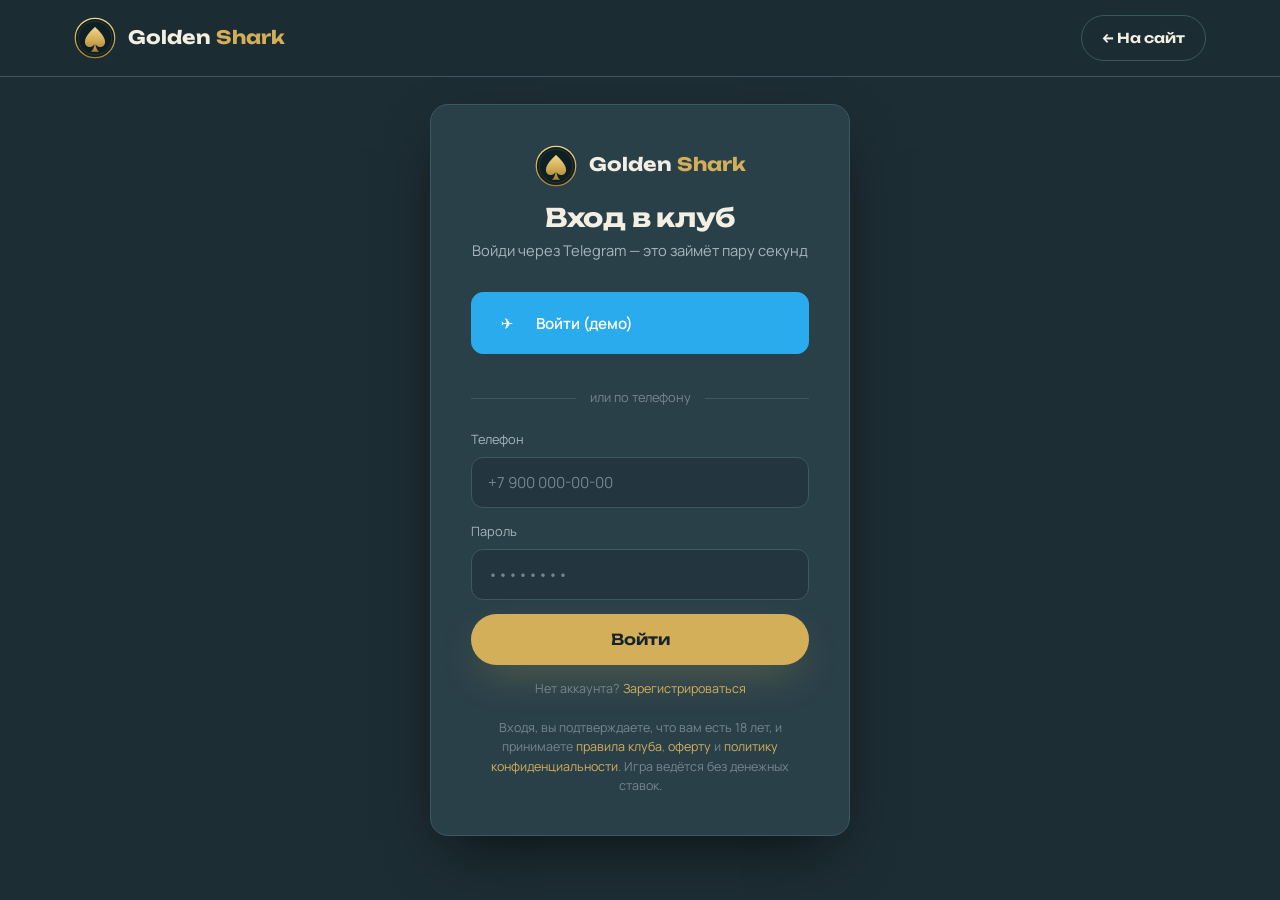
==== account.html @ a8eb0dc2 "Палитра: серо-синий фон (как на логотипе) вместо чёрного; версионирование ассетов ?v=1 Co-Authored-B" ====
<!DOCTYPE html>
<html lang="ru">
<head>
  <meta charset="UTF-8" />
  <meta name="viewport" content="width=device-width, initial-scale=1.0" />
  <title>Личный кабинет — Golden Shark</title>
  <meta name="description" content="Личный кабинет игрока клуба спортивного покера «Golden Shark»: вход через Telegram, запись на турниры, рейтинг и статистика." />
  <link rel="icon" type="image/svg+xml" href="assets/img/favicon.svg" />
  <link rel="preconnect" href="https://fonts.googleapis.com" />
  <link rel="preconnect" href="https://fonts.gstatic.com" crossorigin />
  <link href="https://fonts.googleapis.com/css2?family=Manrope:wght@400;500;600;700&family=Unbounded:wght@500;600;700;800&display=swap" rel="stylesheet" />
  <link rel="stylesheet" href="assets/css/style.css?v=1" />
</head>
<body>

  <header class="header scrolled" id="header">
    <div class="wrap nav">
      <a href="index.html" class="logo">
        <img class="logo-mark" src="assets/img/logo-mark.svg" alt="Golden Shark" />
        <span>Golden <span class="accent">Shark</span></span>
      </a>
      <a href="index.html" class="btn btn-ghost btn-sm">← На сайт</a>
    </div>
  </header>

  <!-- ===== Экран входа ===== -->
  <div class="auth-screen" id="view-auth">
    <div class="auth-card">
      <a href="index.html" class="logo" style="justify-content:center;">
        <img class="logo-mark" src="assets/img/logo-mark.svg" alt="Golden Shark" />
        <span>Golden <span class="accent">Shark</span></span>
      </a>
      <h2 style="margin-top:18px;">Вход в клуб</h2>
      <p class="sub">Войди через Telegram — это займёт пару секунд</p>

      <div id="tg-widget" style="display:flex;justify-content:center;min-height:52px;"></div>

      <div class="auth-divider">или по телефону</div>

      <!-- Вход по телефону -->
      <form id="phoneLoginForm">
        <div class="field"><label for="liPhone">Телефон</label><input type="tel" id="liPhone" placeholder="+7 900 000-00-00" autocomplete="tel" /></div>
        <div class="field"><label for="liPass">Пароль</label><input type="password" id="liPass" placeholder="••••••••" autocomplete="current-password" /></div>
        <button type="submit" class="btn btn-primary btn-block">Войти</button>
        <p class="legal" style="text-align:center;margin-top:14px;">Нет аккаунта? <a href="#" id="toRegister" style="color:var(--accent);">Зарегистрироваться</a></p>
      </form>

      <!-- Регистрация по телефону -->
      <form id="phoneRegForm" hidden>
        <div class="field"><label for="rgName">Фамилия и имя</label><input type="text" id="rgName" placeholder="Иванов Иван" maxlength="100" /></div>
        <div class="field"><label for="rgNick">Покерный ник</label><input type="text" id="rgNick" placeholder="например, Рейз" maxlength="32" /></div>
        <div class="field"><label for="rgPhone">Телефон</label><input type="tel" id="rgPhone" placeholder="+7 900 000-00-00" autocomplete="tel" /></div>
        <div class="field"><label for="rgPass">Пароль</label><input type="password" id="rgPass" placeholder="минимум 6 символов" autocomplete="new-password" /></div>
        <label class="legal" style="display:flex;gap:10px;align-items:flex-start;text-align:left;cursor:pointer;margin:8px 0 16px;">
          <input type="checkbox" id="rgConsent" style="margin-top:3px;flex:0 0 auto;" />
          <span>Мне есть 18 лет, согласен на обработку персональных данных (<a href="consent.html" style="color:var(--accent);">152-ФЗ</a>) и принимаю <a href="rules.html" style="color:var(--accent);">правила</a>.</span>
        </label>
        <button type="submit" class="btn btn-primary btn-block">Зарегистрироваться</button>
        <p class="legal" style="text-align:center;margin-top:14px;">Уже есть аккаунт? <a href="#" id="toLogin" style="color:var(--accent);">Войти</a></p>
      </form>

      <p class="legal">Входя, вы подтверждаете, что вам есть 18 лет, и принимаете
        <a href="rules.html" style="color:var(--accent);">правила клуба</a>,
        <a href="offer.html" style="color:var(--accent);">оферту</a> и
        <a href="privacy.html" style="color:var(--accent);">политику конфиденциальности</a>.
        Игра ведётся без денежных ставок.</p>
    </div>
  </div>

  <!-- ===== Онбординг «Прежде чем начать» ===== -->
  <div class="auth-screen" id="view-onboarding" hidden>
    <div class="auth-card">
      <h2 style="text-align:center;">Прежде чем начать</h2>
      <p class="sub">Для записи на турниры и ведения рейтинга нам нужен твой покерный ник и телефон.</p>

      <form id="onboardingForm">
        <div class="field">
          <label for="onbName">Фамилия и имя</label>
          <input type="text" id="onbName" placeholder="например, Иванов Иван" maxlength="100" required />
        </div>
        <div class="field">
          <label for="onbNick">Покерный ник</label>
          <input type="text" id="onbNick" placeholder="например, Рейз" maxlength="32" required />
        </div>
        <div class="field">
          <label for="onbPhone">Телефон</label>
          <input type="tel" id="onbPhone" placeholder="+7 900 000-00-00" autocomplete="tel" />
        </div>
        <label class="legal" style="display:flex;gap:10px;align-items:flex-start;text-align:left;cursor:pointer;margin:8px 0 18px;">
          <input type="checkbox" id="onbConsent" style="margin-top:3px;flex:0 0 auto;" />
          <span>Согласен на обработку персональных данных в соответствии с
            <a href="consent.html" style="color:var(--accent);">согласием</a> и
            <a href="privacy.html" style="color:var(--accent);">политикой конфиденциальности</a> (152-ФЗ).</span>
        </label>
        <button type="submit" class="btn btn-primary btn-block">Продолжить</button>
      </form>
    </div>
  </div>

  <!-- ===== Дашборд (заполняется из account.js) ===== -->
  <main class="dash active" id="view-dash" hidden></main>

  <script src="assets/js/account.js?v=1"></script>
</body>
</html>
---- assets/css/style.css ----
/* ========= Golden Shark — brand styles =========
   Палитра: серо-синий (фон логотипа) + gold
   accent #d4af5a · deep #a87f33 · base #1d2d34 · surface #2a4049/#34505a
   text #f3efe2 · muted #74878d
================================================== */

:root {
  --bg:        #1d2d34;
  --bg-2:      #233640;
  --surface:   #2a4049;
  --surface-2: #34505a;
  --line:      #3c5862;
  --text:      #f3efe2;
  --muted:     #a4b6bc;
  --muted-2:   #74878d;
  --accent:    #d4af5a;
  --accent-deep: #a87f33;
  --accent-soft: rgba(212, 175, 90, .14);
  --danger:    #ff5c5c;
  --gold:      #e8c66a;

  --radius:    18px;
  --radius-sm: 12px;
  --maxw:      1180px;
  --shadow:    0 24px 60px -20px rgba(0,0,0,.7);
  --shadow-accent: 0 16px 40px -12px rgba(212, 175, 90,.35);

  --font-head: "Unbounded", system-ui, sans-serif;
  --font-body: "Manrope", system-ui, -apple-system, sans-serif;
}

* { box-sizing: border-box; margin: 0; padding: 0; }
[hidden] { display: none !important; }
html { scroll-behavior: smooth; }
body {
  font-family: var(--font-body);
  background: var(--bg);
  color: var(--text);
  line-height: 1.55;
  -webkit-font-smoothing: antialiased;
  overflow-x: hidden;
}
a { color: inherit; text-decoration: none; }
img { max-width: 100%; display: block; }
ul { list-style: none; }

.wrap { max-width: var(--maxw); margin: 0 auto; padding: 0 24px; }
section { padding: 96px 0; position: relative; }

/* ---------- Typography ---------- */
h1, h2, h3, .h { font-family: var(--font-head); font-weight: 700; line-height: 1.05; letter-spacing: -.01em; }
h1 { font-size: clamp(2.6rem, 6vw, 5rem); }
h2 { font-size: clamp(2rem, 4vw, 3.2rem); }
h3 { font-size: 1.25rem; }
.accent { color: var(--accent); }
.muted { color: var(--muted); }
.eyebrow {
  font-family: var(--font-head);
  font-size: .8rem; font-weight: 600;
  letter-spacing: .22em; text-transform: uppercase;
  color: var(--accent);
  display: inline-flex; align-items: center; gap: 10px;
}
.eyebrow::before { content: ""; width: 28px; height: 2px; background: var(--accent); }

.section-head { max-width: 640px; margin-bottom: 48px; }
.section-head h2 { margin: 16px 0 12px; }
.section-head p { color: var(--muted); font-size: 1.05rem; }

/* ---------- Buttons ---------- */
.btn {
  display: inline-flex; align-items: center; justify-content: center; gap: 10px;
  padding: 15px 28px; border-radius: 999px;
  font-family: var(--font-head); font-weight: 600; font-size: .95rem;
  cursor: pointer; border: 1px solid transparent; transition: .2s ease; white-space: nowrap;
}
.btn-primary { background: var(--accent); color: #14242a; box-shadow: var(--shadow-accent); }
.btn-primary:hover { transform: translateY(-2px); filter: brightness(1.05); }
.btn-ghost { background: transparent; color: var(--text); border-color: var(--line); }
.btn-ghost:hover { border-color: var(--accent); color: var(--accent); }
.btn-sm { padding: 11px 20px; font-size: .85rem; }
.btn-block { width: 100%; }

/* ---------- Header ---------- */
.header {
  position: fixed; top: 0; left: 0; right: 0; z-index: 100;
  transition: .3s ease; border-bottom: 1px solid transparent;
}
.header.scrolled {
  background: rgba(29,45,52,.82); backdrop-filter: blur(14px);
  border-bottom-color: var(--line);
}
.nav { display: flex; align-items: center; justify-content: space-between; height: 76px; }
.logo { display: flex; align-items: center; gap: 12px; font-family: var(--font-head); font-weight: 700; font-size: 1.15rem; }
.logo-mark { width: 42px; height: 42px; border-radius: 50%; display: block; }
.logo-mark.txt {
  border-radius: 11px; background: var(--accent); color: #14242a;
  display: grid; place-items: center; font-size: 1.4rem; font-weight: 800;
  box-shadow: var(--shadow-accent);
}
.logo span.accent { color: var(--accent); }
.nav-links { display: flex; align-items: center; gap: 34px; }
.nav-links a { font-size: .92rem; color: var(--muted); transition: .2s; font-weight: 500; }
.nav-links a:hover { color: var(--text); }
.nav-links > .btn { display: none; } /* кнопка ЛК в выпадающем меню — только на мобильных */
.nav-actions { display: flex; align-items: center; gap: 14px; }
.burger { display: none; background: none; border: 0; cursor: pointer; flex-direction: column; gap: 5px; padding: 8px; }
.burger span { width: 24px; height: 2px; background: var(--text); transition: .25s; }

/* ---------- Hero ---------- */
.hero { padding: 170px 0 90px; overflow: hidden; }
.hero-grid { display: grid; grid-template-columns: 1.15fr .85fr; gap: 60px; align-items: center; }
.hero .badge {
  display: inline-flex; align-items: center; gap: 8px; margin-bottom: 26px;
  padding: 7px 14px; border: 1px solid var(--line); border-radius: 999px;
  font-size: .8rem; color: var(--muted); background: var(--surface);
}
.hero .badge b { color: var(--accent); }
.hero h1 { margin-bottom: 22px; }
.hero p.lead { font-size: 1.15rem; color: var(--muted); max-width: 480px; margin-bottom: 34px; }
.hero-cta { display: flex; gap: 14px; flex-wrap: wrap; margin-bottom: 44px; }
.hero-stats { display: flex; gap: 40px; flex-wrap: wrap; }
.stat .num { font-family: var(--font-head); font-weight: 700; font-size: 2rem; color: var(--accent); }
.stat .lbl { font-size: .85rem; color: var(--muted); }

.hero-card {
  background: linear-gradient(160deg, var(--surface) 0%, var(--bg-2) 100%);
  border: 1px solid var(--line); border-radius: var(--radius);
  padding: 28px; box-shadow: var(--shadow); position: relative;
}
.hero-card::before {
  content: ""; position: absolute; inset: 0; border-radius: var(--radius);
  background: radial-gradient(380px 200px at 80% -10%, var(--accent-soft), transparent 70%);
  pointer-events: none;
}
.hero-card .hc-top { display: flex; justify-content: space-between; align-items: center; margin-bottom: 22px; }
.hero-card .tag { font-size: .72rem; letter-spacing: .12em; text-transform: uppercase; color: var(--accent); font-family: var(--font-head); }
.chip-live { display: inline-flex; align-items: center; gap: 7px; font-size: .78rem; color: var(--accent); }
.chip-live .dot { width: 8px; height: 8px; border-radius: 50%; background: var(--accent); box-shadow: 0 0 0 0 rgba(212, 175, 90,.6); animation: pulse 1.8s infinite; }
@keyframes pulse { 0%{box-shadow:0 0 0 0 rgba(212, 175, 90,.6)} 70%{box-shadow:0 0 0 10px rgba(212, 175, 90,0)} 100%{box-shadow:0 0 0 0 rgba(212, 175, 90,0)} }
.lb-row { display: grid; grid-template-columns: 30px 1fr auto; gap: 14px; align-items: center; padding: 12px 0; border-bottom: 1px solid var(--line); }
.lb-row:last-child { border-bottom: 0; }
.lb-rank { font-family: var(--font-head); font-weight: 700; color: var(--muted); }
.lb-row:nth-child(1) .lb-rank, .lb-row.top .lb-rank { color: var(--accent); }
.lb-name { font-weight: 600; font-size: .95rem; }
.lb-pts { font-family: var(--font-head); font-weight: 600; color: var(--accent); font-size: .95rem; }

/* ---------- Marquee ---------- */
.marquee { border-block: 1px solid var(--line); background: var(--bg-2); padding: 0; overflow: hidden; }
.marquee-track { display: flex; gap: 60px; padding: 18px 0; white-space: nowrap; animation: scroll 28s linear infinite; }
.marquee-track span { font-family: var(--font-head); font-weight: 600; color: var(--muted-2); font-size: 1.1rem; display: inline-flex; gap: 60px; }
.marquee-track span::after { content: "♠"; color: var(--accent); }
@keyframes scroll { to { transform: translateX(-50%); } }

/* ---------- Tournaments ---------- */
.tour-grid { display: grid; grid-template-columns: repeat(3, 1fr); gap: 22px; }
.tcard {
  background: var(--surface); border: 1px solid var(--line); border-radius: var(--radius);
  padding: 26px; transition: .25s; position: relative; overflow: hidden;
}
.tcard:hover { transform: translateY(-4px); border-color: var(--accent); }
.tcard .ribbon {
  position: absolute; top: 20px; right: -34px; transform: rotate(45deg);
  background: var(--accent); color: #14242a; font-size: .68rem; font-weight: 700;
  font-family: var(--font-head); padding: 4px 40px; letter-spacing: .06em;
}
.tcard .date { font-family: var(--font-head); color: var(--accent); font-size: .82rem; font-weight: 600; letter-spacing: .04em; }
.tcard h3 { margin: 10px 0 6px; }
.tcard .fmt { color: var(--muted); font-size: .88rem; margin-bottom: 20px; }
.tcard .meta { display: flex; flex-direction: column; gap: 10px; margin-bottom: 22px; }
.tcard .meta div { display: flex; justify-content: space-between; font-size: .9rem; border-bottom: 1px dashed var(--line); padding-bottom: 9px; }
.tcard .meta span:first-child { color: var(--muted); padding-right: 10px; }
.tcard .meta b { font-weight: 600; white-space: nowrap; }
.tcard .date { padding-right: 56px; } /* не залезать под ribbon */
/* авто-сетка карточек: адаптируется к числу и ширине, на мобиле — 1 колонка */
.cards-auto { display: grid; grid-template-columns: repeat(auto-fit, minmax(270px, 1fr)); gap: 22px; }

/* ---------- Formats ---------- */
.fmt-grid { display: grid; grid-template-columns: repeat(3, 1fr); gap: 22px; }
.fcard { background: var(--surface); border: 1px solid var(--line); border-radius: var(--radius); padding: 30px; transition: .25s; }
.fcard:hover { border-color: var(--accent); background: var(--surface-2); }
.fcard .ico { width: 54px; height: 54px; border-radius: 14px; background: var(--accent-soft); color: var(--accent); display: grid; place-items: center; font-size: 1.6rem; margin-bottom: 18px; }
.fcard h3 { margin-bottom: 10px; }
.fcard p { color: var(--muted); font-size: .94rem; }

/* ---------- Leaderboard section ---------- */
.lb-wrap { background: var(--surface); border: 1px solid var(--line); border-radius: var(--radius); overflow: hidden; }
.lb-tabs { display: flex; gap: 8px; padding: 18px 24px; border-bottom: 1px solid var(--line); flex-wrap: wrap; }
.lb-tab { padding: 9px 18px; border-radius: 999px; font-size: .85rem; font-family: var(--font-head); font-weight: 500; color: var(--muted); cursor: pointer; border: 1px solid transparent; transition: .2s; }
.lb-tab.active { background: var(--accent-soft); color: var(--accent); border-color: rgba(212, 175, 90,.3); }
table.lb { width: 100%; border-collapse: collapse; }
table.lb th, table.lb td { text-align: left; padding: 16px 24px; font-size: .92rem; border-bottom: 1px solid var(--line); }
table.lb th { font-size: .74rem; text-transform: uppercase; letter-spacing: .1em; color: var(--muted); font-weight: 600; }
table.lb td.rank { font-family: var(--font-head); font-weight: 700; width: 70px; }
table.lb tr:last-child td { border-bottom: 0; }
table.lb tbody tr:hover { background: var(--surface-2); }
table.lb td.pts { font-family: var(--font-head); font-weight: 700; color: var(--accent); text-align: right; }
table.lb td.num { text-align: center; color: var(--muted); }
.medal { display: inline-grid; place-items: center; width: 28px; height: 28px; border-radius: 8px; font-size: .8rem; }
.medal.g { background: rgba(255,209,102,.16); color: var(--gold); }
.medal.s { background: rgba(200,200,210,.16); color: #c8c8d2; }
.medal.b { background: rgba(205,127,80,.16); color: #cd7f50; }

/* ---------- About ---------- */
.about-grid { display: grid; grid-template-columns: 1fr 1fr; gap: 60px; align-items: center; }
.about-feats { display: grid; grid-template-columns: 1fr 1fr; gap: 18px; margin-top: 30px; }
.feat { display: flex; gap: 14px; align-items: flex-start; }
.feat .fi { flex: 0 0 auto; width: 42px; height: 42px; border-radius: 11px; background: var(--accent-soft); color: var(--accent); display: grid; place-items: center; font-size: 1.2rem; }
.feat h4 { font-family: var(--font-head); font-size: 1rem; margin-bottom: 3px; }
.feat p { color: var(--muted); font-size: .86rem; }
.about-visual { aspect-ratio: 4/5; border-radius: var(--radius); background:
  linear-gradient(160deg, var(--surface-2), var(--bg-2)),
  radial-gradient(circle at 30% 20%, var(--accent-soft), transparent 60%);
  border: 1px solid var(--line); position: relative; overflow: hidden; display: grid; place-items: center; }
.about-visual .big-suit { font-size: 14rem; color: rgba(212, 175, 90,.08); position: absolute; }
.about-visual .vstat { position: relative; text-align: center; }
.about-visual .vstat .n { font-family: var(--font-head); font-weight: 700; font-size: 3.5rem; color: var(--accent); }

/* ---------- CTA banner ---------- */
.cta-banner {
  background: linear-gradient(120deg, var(--accent-deep), #054d2d);
  border-radius: var(--radius); padding: 60px; text-align: center; position: relative; overflow: hidden;
}
.cta-banner::before { content: "♠♥♦♣"; position: absolute; font-size: 9rem; opacity: .07; top: -20px; right: 30px; letter-spacing: 20px; }
.cta-banner h2 { color: #fff; margin-bottom: 14px; }
.cta-banner p { color: rgba(255,255,255,.8); margin-bottom: 28px; max-width: 520px; margin-inline: auto; }

/* ---------- Contacts ---------- */
.contact-grid { display: grid; grid-template-columns: 1fr 1fr; gap: 40px; }
.contact-card { background: var(--surface); border: 1px solid var(--line); border-radius: var(--radius); padding: 36px; }
.contact-item { display: flex; gap: 16px; align-items: flex-start; padding: 18px 0; border-bottom: 1px solid var(--line); }
.contact-item:last-child { border-bottom: 0; }
.contact-item .ci { width: 44px; height: 44px; border-radius: 11px; background: var(--accent-soft); color: var(--accent); display: grid; place-items: center; font-size: 1.2rem; flex: 0 0 auto; }
.contact-item .lbl { font-size: .78rem; color: var(--muted); text-transform: uppercase; letter-spacing: .08em; }
.contact-item .val { font-weight: 600; font-size: 1.02rem; }
.map-box { border-radius: var(--radius); overflow: hidden; border: 1px solid var(--line); min-height: 360px; background: var(--surface); display: grid; place-items: center; position: relative; }
.map-box iframe { width: 100%; height: 100%; min-height: 360px; border: 0; filter: grayscale(.3) invert(.92) hue-rotate(180deg); }

/* ---------- Footer ---------- */
.footer { background: var(--bg-2); border-top: 1px solid var(--line); padding: 60px 0 30px; }
.footer-grid { display: grid; grid-template-columns: 2fr 1fr 1fr 1.4fr; gap: 40px; margin-bottom: 40px; }
.footer p.about { color: var(--muted); font-size: .92rem; margin: 16px 0; max-width: 280px; }
.footer h5 { font-family: var(--font-head); font-size: .8rem; text-transform: uppercase; letter-spacing: .1em; color: var(--muted); margin-bottom: 18px; }
.footer ul li { margin-bottom: 11px; }
.footer ul a { color: var(--text); font-size: .92rem; opacity: .8; transition: .2s; }
.footer ul a:hover { color: var(--accent); opacity: 1; }
.socials { display: flex; gap: 12px; }
.socials a { width: 42px; height: 42px; border-radius: 11px; background: var(--surface); border: 1px solid var(--line); display: grid; place-items: center; transition: .2s; }
.socials a:hover { border-color: var(--accent); color: var(--accent); transform: translateY(-2px); }
.footer-bottom { display: flex; justify-content: space-between; align-items: center; padding-top: 26px; border-top: 1px solid var(--line); color: var(--muted); font-size: .85rem; flex-wrap: wrap; gap: 12px; }
.age-badge { display: inline-grid; place-items: center; width: 30px; height: 30px; border-radius: 8px; border: 1px solid var(--danger); color: var(--danger); font-family: var(--font-head); font-weight: 700; font-size: .72rem; }

.disclaimer { background: var(--surface); border: 1px solid var(--line); border-radius: var(--radius-sm); padding: 18px 22px; font-size: .82rem; color: var(--muted); display: flex; gap: 14px; align-items: center; margin-top: 30px; }
.disclaimer .age-badge { flex: 0 0 auto; }

/* ---------- Reveal animation ---------- */
.reveal { opacity: 0; transform: translateY(24px); transition: .7s cubic-bezier(.2,.7,.2,1); }
.reveal.in { opacity: 1; transform: none; }

/* ========================================================
   ACCOUNT / Личный кабинет
======================================================== */
.auth-screen { min-height: 100vh; display: grid; place-items: center; padding: 100px 24px 60px; }
.auth-card { width: 100%; max-width: 420px; background: var(--surface); border: 1px solid var(--line); border-radius: var(--radius); padding: 40px; box-shadow: var(--shadow); }
.auth-card .logo { justify-content: center; margin-bottom: 8px; }
.auth-card h2 { text-align: center; font-size: 1.6rem; margin-bottom: 8px; }
.auth-card p.sub { text-align: center; color: var(--muted); font-size: .92rem; margin-bottom: 30px; }
.oauth-btn { display: flex; align-items: center; gap: 14px; width: 100%; padding: 15px 20px; border-radius: var(--radius-sm); border: 1px solid var(--line); background: var(--bg-2); color: var(--text); font-family: var(--font-body); font-weight: 600; font-size: .95rem; cursor: pointer; transition: .2s; margin-bottom: 12px; }
.oauth-btn:hover { border-color: var(--accent); background: var(--surface-2); transform: translateY(-1px); }
.oauth-btn .oi { width: 30px; height: 30px; border-radius: 8px; display: grid; place-items: center; font-weight: 700; color: #fff; flex: 0 0 auto; }
.oi.tg { background: #2aabee; } .oi.ya { background: #fc3f1d; } .oi.vk { background: #0077ff; }
.auth-card .legal { text-align: center; font-size: .78rem; color: var(--muted-2); margin-top: 20px; }
.field { margin-bottom: 14px; }
.field label { display: block; font-size: .8rem; color: var(--muted); margin-bottom: 7px; }
.field input {
  width: 100%; padding: 14px 16px; border-radius: var(--radius-sm);
  background: var(--bg-2); border: 1px solid var(--line); color: var(--text);
  font-family: var(--font-body); font-size: .95rem; transition: .2s;
}
.field input:focus { outline: none; border-color: var(--accent); }
.field input::placeholder { color: var(--muted-2); }
.auth-divider { display: flex; align-items: center; gap: 14px; margin: 22px 0; color: var(--muted-2); font-size: .8rem; }
.auth-divider::before, .auth-divider::after { content: ""; flex: 1; height: 1px; background: var(--line); }
.forgot { text-align: right; font-size: .8rem; margin: -4px 0 16px; }
.forgot a { color: var(--muted); } .forgot a:hover { color: var(--accent); }
.tg-login { background: #2aabee; color: #fff; border-color: #2aabee; }
.tg-login:hover { background: #1f97d4; border-color: #1f97d4; color: #fff; }

/* Dashboard */
.dash { padding-top: 110px; padding-bottom: 80px; }
.dash-head { display: flex; justify-content: space-between; align-items: flex-end; flex-wrap: wrap; gap: 20px; margin-bottom: 36px; }
.profile { display: flex; gap: 18px; align-items: center; }
.avatar { width: 72px; height: 72px; border-radius: 18px; background: linear-gradient(135deg, var(--accent), var(--accent-deep)); display: grid; place-items: center; font-family: var(--font-head); font-weight: 700; font-size: 1.8rem; color: #14242a; }
.profile .who h2 { font-size: 1.6rem; } .profile .who .uid { color: var(--muted); font-size: .88rem; }
.profile .tg-tag { display: inline-flex; align-items: center; gap: 6px; font-size: .8rem; color: var(--accent); margin-top: 4px; }

.dash-stats { display: grid; grid-template-columns: repeat(4, 1fr); gap: 18px; margin-bottom: 34px; }
.dstat { background: var(--surface); border: 1px solid var(--line); border-radius: var(--radius); padding: 24px; }
.dstat .ic { font-size: 1.4rem; color: var(--accent); margin-bottom: 14px; }
.dstat .n { font-family: var(--font-head); font-weight: 700; font-size: 2rem; }
.dstat .l { color: var(--muted); font-size: .85rem; }
.dstat .delta { font-size: .78rem; margin-top: 6px; } .delta.up { color: var(--accent); } .delta.down { color: var(--danger); }

.dash-cols { display: grid; grid-template-columns: 1.6fr 1fr; gap: 22px; }
.panel { background: var(--surface); border: 1px solid var(--line); border-radius: var(--radius); padding: 26px; }
.panel-head { display: flex; justify-content: space-between; align-items: center; margin-bottom: 20px; }
.panel-head h3 { font-size: 1.1rem; }
.panel-head a { font-size: .82rem; color: var(--accent); }

.reg-item { display: flex; gap: 16px; align-items: center; padding: 16px 0; border-bottom: 1px solid var(--line); }
.reg-item:last-child { border-bottom: 0; }
.reg-date { flex: 0 0 auto; width: 58px; height: 58px; border-radius: 12px; background: var(--bg-2); border: 1px solid var(--line); display: grid; place-items: center; text-align: center; }
.reg-date .d { font-family: var(--font-head); font-weight: 700; font-size: 1.4rem; color: var(--accent); line-height: 1; }
.reg-date .m { font-size: .68rem; color: var(--muted); text-transform: uppercase; }
.reg-info { flex: 1; } .reg-info h4 { font-family: var(--font-head); font-size: .98rem; } .reg-info p { color: var(--muted); font-size: .84rem; }
.status-pill { font-size: .72rem; padding: 5px 12px; border-radius: 999px; font-weight: 600; font-family: var(--font-head); }
.status-pill.ok { background: var(--accent-soft); color: var(--accent); }
.status-pill.wait { background: rgba(255,209,102,.14); color: var(--gold); }

.rank-widget { text-align: center; padding: 10px 0 4px; }
.rank-widget .place { font-family: var(--font-head); font-weight: 700; font-size: 4rem; color: var(--accent); line-height: 1; }
.rank-widget .of { color: var(--muted); font-size: .9rem; margin-bottom: 18px; }
.progress { height: 10px; border-radius: 999px; background: var(--bg-2); overflow: hidden; margin: 14px 0 8px; }
.progress > i { display: block; height: 100%; background: linear-gradient(90deg, var(--accent-deep), var(--accent)); border-radius: 999px; }
.rank-widget .hint { font-size: .82rem; color: var(--muted); }

.history-item { display: flex; justify-content: space-between; align-items: center; padding: 14px 0; border-bottom: 1px solid var(--line); font-size: .9rem; }
.history-item:last-child { border-bottom: 0; }
.history-item .hi-place { font-family: var(--font-head); font-weight: 700; color: var(--accent); }
.dash .logout { background: none; border: 1px solid var(--line); color: var(--muted); padding: 10px 18px; border-radius: 999px; cursor: pointer; font-family: var(--font-head); font-size: .85rem; transition: .2s; }
.dash .logout:hover { border-color: var(--danger); color: var(--danger); }

/* ---------- How it works (Как проходит вечер) ---------- */
.steps { display: grid; grid-template-columns: repeat(5, 1fr); gap: 18px; }
.step { background: var(--surface); border: 1px solid var(--line); border-radius: var(--radius); padding: 26px 24px; transition: .25s; }
.step:hover { border-color: var(--accent); transform: translateY(-4px); }
.step .n { font-family: var(--font-head); font-weight: 700; font-size: 2.4rem; color: var(--accent); line-height: 1; margin-bottom: 16px; }
.step h4 { font-family: var(--font-head); font-size: 1.02rem; margin-bottom: 8px; }
.step p { color: var(--muted); font-size: .88rem; }

/* ---------- Community / соцсети ---------- */
.community-grid { display: grid; grid-template-columns: 1.5fr 1fr 1fr; gap: 18px; }
.soc-card { border-radius: var(--radius); padding: 30px; border: 1px solid var(--line); background: var(--surface); display: flex; flex-direction: column; justify-content: space-between; min-height: 210px; transition: .25s; }
.soc-card:hover { transform: translateY(-4px); }
.soc-card .si { font-size: 1.9rem; margin-bottom: auto; }
.soc-card .cnt { font-family: var(--font-head); font-weight: 700; font-size: 1.9rem; margin-top: 16px; }
.soc-card .cap { font-size: .9rem; color: var(--muted); margin-bottom: 16px; }
.soc-card.tg { background: linear-gradient(150deg, #2aabee, #1c84bd); border-color: transparent; color: #fff; }
.soc-card.tg .cap { color: rgba(255,255,255,.85); }
.soc-card.tg .btn { background: #fff; color: #1c84bd; }
.soc-card.vk:hover, .soc-card.ig:hover { border-color: var(--accent); }
.soc-card .btn-line { display: inline-flex; align-items: center; gap: 8px; font-family: var(--font-head); font-weight: 600; font-size: .9rem; color: var(--accent); }

/* ---------- FAQ ---------- */
.faq { max-width: 820px; margin-inline: auto; }
.faq details { background: var(--surface); border: 1px solid var(--line); border-radius: var(--radius-sm); margin-bottom: 12px; padding: 0 22px; }
.faq summary { cursor: pointer; list-style: none; padding: 20px 0; font-family: var(--font-head); font-weight: 600; font-size: 1.02rem; display: flex; justify-content: space-between; align-items: center; gap: 16px; }
.faq summary::-webkit-details-marker { display: none; }
.faq summary::after { content: "+"; color: var(--accent); font-size: 1.5rem; line-height: 1; transition: .2s; flex: 0 0 auto; }
.faq details[open] summary::after { transform: rotate(45deg); }
.faq details > p { color: var(--muted); padding: 0 0 20px; font-size: .95rem; margin: 0; }

/* ---------- Legal / документы ---------- */
.legal-page { max-width: 820px; margin: 0 auto; padding: 130px 24px 90px; }
.legal-page .back { display: inline-flex; align-items: center; gap: 8px; color: var(--muted); font-size: .9rem; margin-bottom: 26px; }
.legal-page .back:hover { color: var(--accent); }
.legal-page h1 { font-size: clamp(1.9rem, 4vw, 2.8rem); margin-bottom: 8px; }
.legal-page .updated { color: var(--muted-2); font-size: .85rem; margin-bottom: 22px; }
.stub-note { display: flex; gap: 14px; align-items: flex-start; background: var(--accent-soft); border: 1px solid rgba(212, 175, 90,.3); border-radius: var(--radius-sm); padding: 16px 20px; font-size: .9rem; color: var(--text); margin-bottom: 34px; }
.stub-note b { color: var(--accent); }
.legal-page h2 { font-size: 1.25rem; margin: 34px 0 12px; }
.legal-page p, .legal-page li { color: var(--muted); margin-bottom: 12px; line-height: 1.7; font-size: .98rem; }
.legal-page ul, .legal-page ol { padding-left: 22px; margin-bottom: 12px; }
.legal-page ul { list-style: disc; } .legal-page ol { list-style: decimal; }
.legal-page .placeholder { color: var(--muted-2); font-style: italic; }
.docs-links { display: flex; flex-wrap: wrap; gap: 14px; margin-top: 12px; }
.docs-links a { font-size: .85rem; color: var(--text); opacity: .8; }
.docs-links a:hover { color: var(--accent); opacity: 1; }

/* ---------- Admin ---------- */
.admin-wrap { padding-top: 110px; padding-bottom: 80px; }
.admin-head { display: flex; justify-content: space-between; align-items: center; margin-bottom: 28px; flex-wrap: wrap; gap: 14px; }
.admin-form { display: grid; grid-template-columns: 1fr 1fr; gap: 14px; margin-bottom: 8px; }
.admin-form .full { grid-column: 1 / -1; }
.admin-form select, .admin-form textarea, .admin-form input {
  width: 100%; padding: 13px 15px; border-radius: var(--radius-sm);
  background: var(--bg-2); border: 1px solid var(--line); color: var(--text);
  font-family: var(--font-body); font-size: .92rem;
}
.admin-form textarea { min-height: 70px; resize: vertical; }
.admin-form label.lbl { font-size: .78rem; color: var(--muted); display: block; margin-bottom: 6px; }
.admin-form .check { display: flex; align-items: center; gap: 9px; font-size: .9rem; color: var(--muted); }
.trow { display: flex; align-items: center; gap: 14px; padding: 15px 0; border-bottom: 1px solid var(--line); flex-wrap: wrap; }
.trow:last-child { border-bottom: 0; }
.trow .t-main { flex: 1; min-width: 200px; }
.trow .t-main h4 { font-family: var(--font-head); font-size: 1rem; }
.trow .t-main p { color: var(--muted); font-size: .85rem; }
.t-actions { display: flex; gap: 8px; flex-wrap: wrap; }
.badge-pub { font-size: .7rem; padding: 4px 10px; border-radius: 999px; font-family: var(--font-head); font-weight: 600; }
.badge-pub.on { background: var(--accent-soft); color: var(--accent); }
.badge-pub.off { background: rgba(255,92,92,.14); color: var(--danger); }
.mini-form { display: flex; gap: 8px; flex-wrap: wrap; align-items: center; }
.mini-form input { padding: 9px 12px; border-radius: 10px; background: var(--bg-2); border: 1px solid var(--line); color: var(--text); font-family: var(--font-body); font-size: .85rem; width: 96px; }
.btn-danger { background: transparent; border: 1px solid var(--line); color: var(--muted); }
.btn-danger:hover { border-color: var(--danger); color: var(--danger); }
.regs-box { margin-top: 16px; padding-top: 16px; border-top: 1px dashed var(--line); }

/* ---------- Responsive ---------- */
@media (max-width: 960px) {
  .hero-grid, .about-grid, .contact-grid { grid-template-columns: 1fr; }
  .tour-grid, .fmt-grid { grid-template-columns: 1fr 1fr; }
  .steps { grid-template-columns: repeat(2, 1fr); }
  .community-grid { grid-template-columns: 1fr; }
  .dash-stats { grid-template-columns: 1fr 1fr; }
  .dash-cols { grid-template-columns: 1fr; }
  .footer-grid { grid-template-columns: 1fr 1fr; }
}
@media (max-width: 680px) {
  section { padding: 64px 0; }
  .nav-links { position: fixed; inset: 76px 0 auto 0; background: var(--bg-2); flex-direction: column; padding: 24px; gap: 18px; border-bottom: 1px solid var(--line); transform: translateY(-130%); transition: .3s; }
  .nav-links.open { transform: none; }
  .burger { display: flex; }
  #lkDesktop { display: none; }
  .nav-links > .btn { display: inline-flex; }
  .tour-grid, .fmt-grid, .about-feats, .footer-grid, .steps { grid-template-columns: 1fr; }
  .dash-stats { grid-template-columns: 1fr; }
  .cta-banner { padding: 40px 24px; }
  .hero-stats { gap: 24px; }
  .admin-form { grid-template-columns: 1fr; }
  /* На узких экранах прячем средние колонки таблицы рейтинга */
  table.lb th:nth-child(3), table.lb td:nth-child(3),
  table.lb th:nth-child(4), table.lb td:nth-child(4) { display: none; }
  table.lb th, table.lb td { padding: 14px 16px; }
}
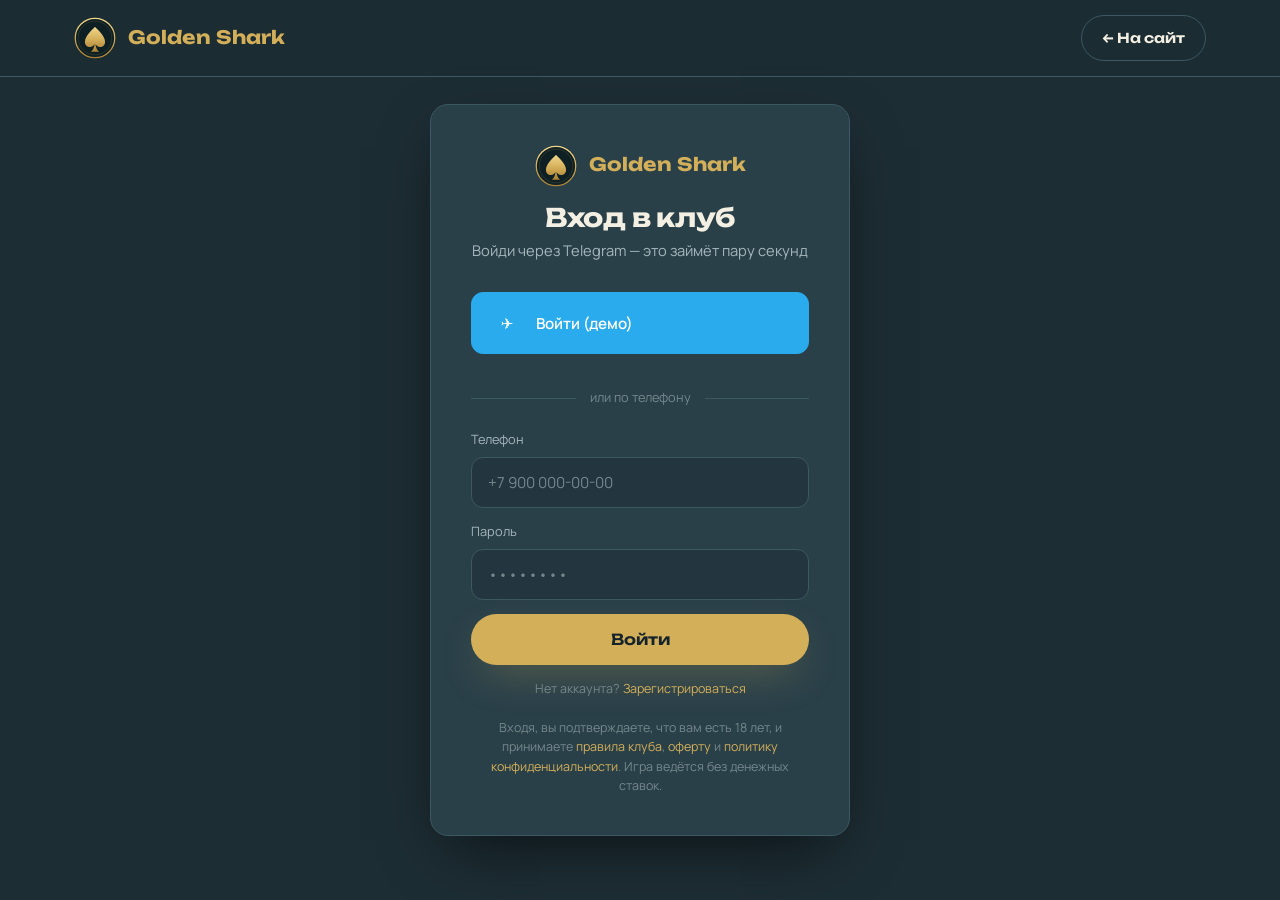
==== commit f344a610: "Логотип/вордмарк Golden Shark — полностью золотой (обе части) Co-Authored-By: Claude Opus 4.8 <norep" ====
--- a/account.html
+++ b/account.html
@@ -17,7 +17,7 @@
     <div class="wrap nav">
       <a href="index.html" class="logo">
         <img class="logo-mark" src="assets/img/logo-mark.svg" alt="Golden Shark" />
-        <span>Golden <span class="accent">Shark</span></span>
+        <span><span class="accent">Golden Shark</span></span>
       </a>
       <a href="index.html" class="btn btn-ghost btn-sm">← На сайт</a>
     </div>
@@ -28,7 +28,7 @@
     <div class="auth-card">
       <a href="index.html" class="logo" style="justify-content:center;">
         <img class="logo-mark" src="assets/img/logo-mark.svg" alt="Golden Shark" />
-        <span>Golden <span class="accent">Shark</span></span>
+        <span><span class="accent">Golden Shark</span></span>
       </a>
       <h2 style="margin-top:18px;">Вход в клуб</h2>
       <p class="sub">Войди через Telegram — это займёт пару секунд</p>
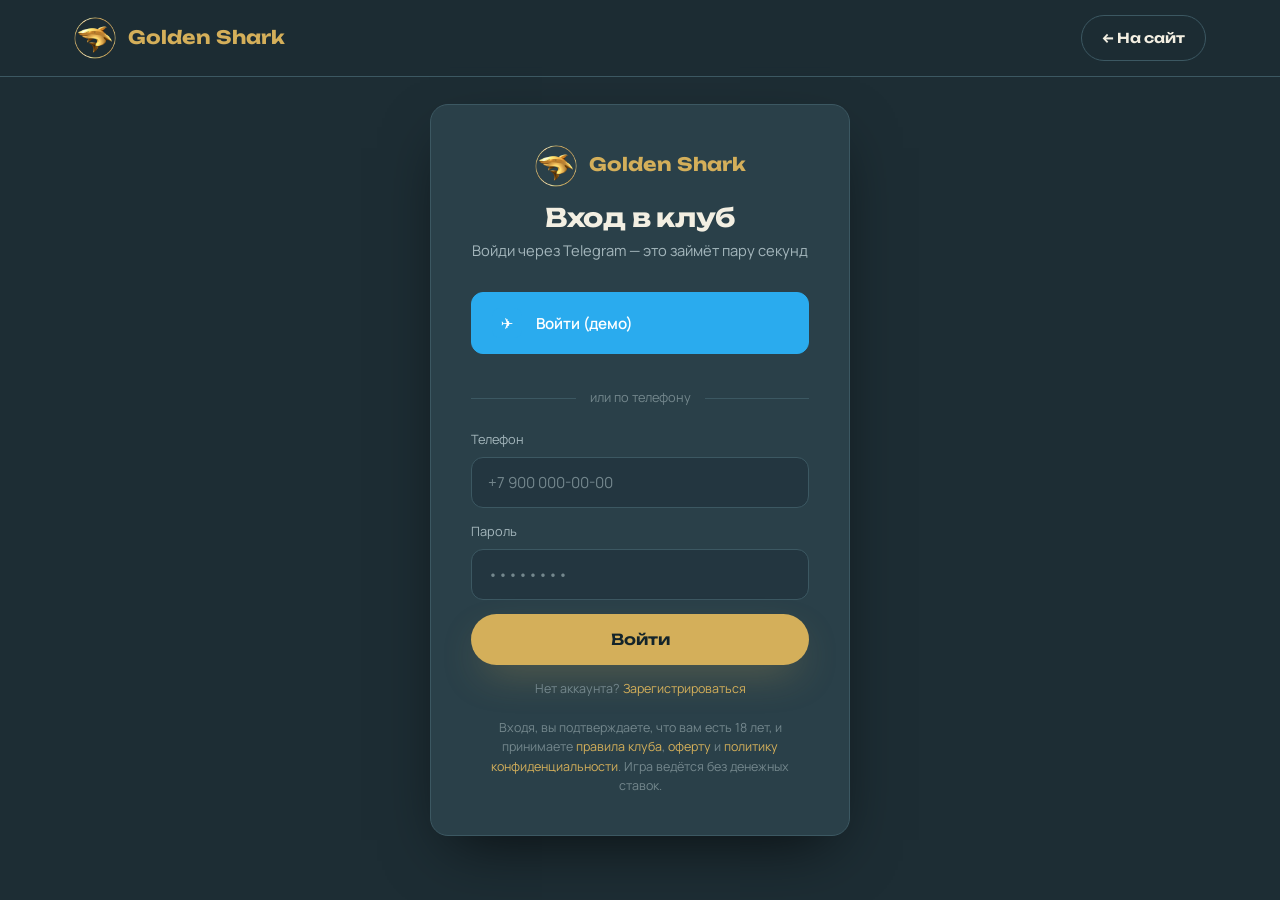
==== commit 5315d648: "Логотип-метка и favicon: золотая акула в кольце (прозрачный фон) вместо пики Co-Authored-By: Claude " ====
--- a/account.html
+++ b/account.html
@@ -5,7 +5,7 @@
   <meta name="viewport" content="width=device-width, initial-scale=1.0" />
   <title>Личный кабинет — Golden Shark</title>
   <meta name="description" content="Личный кабинет игрока клуба спортивного покера «Golden Shark»: вход через Telegram, запись на турниры, рейтинг и статистика." />
-  <link rel="icon" type="image/svg+xml" href="assets/img/favicon.svg" />
+  <link rel="icon" type="image/png" href="assets/img/favicon.png?v=2" />
   <link rel="preconnect" href="https://fonts.googleapis.com" />
   <link rel="preconnect" href="https://fonts.gstatic.com" crossorigin />
   <link href="https://fonts.googleapis.com/css2?family=Manrope:wght@400;500;600;700&family=Unbounded:wght@500;600;700;800&display=swap" rel="stylesheet" />
@@ -16,7 +16,7 @@
   <header class="header scrolled" id="header">
     <div class="wrap nav">
       <a href="index.html" class="logo">
-        <img class="logo-mark" src="assets/img/logo-mark.svg" alt="Golden Shark" />
+        <img class="logo-mark" src="assets/img/logo-mark.png?v=2" alt="Golden Shark" />
         <span><span class="accent">Golden Shark</span></span>
       </a>
       <a href="index.html" class="btn btn-ghost btn-sm">← На сайт</a>
@@ -27,7 +27,7 @@
   <div class="auth-screen" id="view-auth">
     <div class="auth-card">
       <a href="index.html" class="logo" style="justify-content:center;">
-        <img class="logo-mark" src="assets/img/logo-mark.svg" alt="Golden Shark" />
+        <img class="logo-mark" src="assets/img/logo-mark.png?v=2" alt="Golden Shark" />
         <span><span class="accent">Golden Shark</span></span>
       </a>
       <h2 style="margin-top:18px;">Вход в клуб</h2>
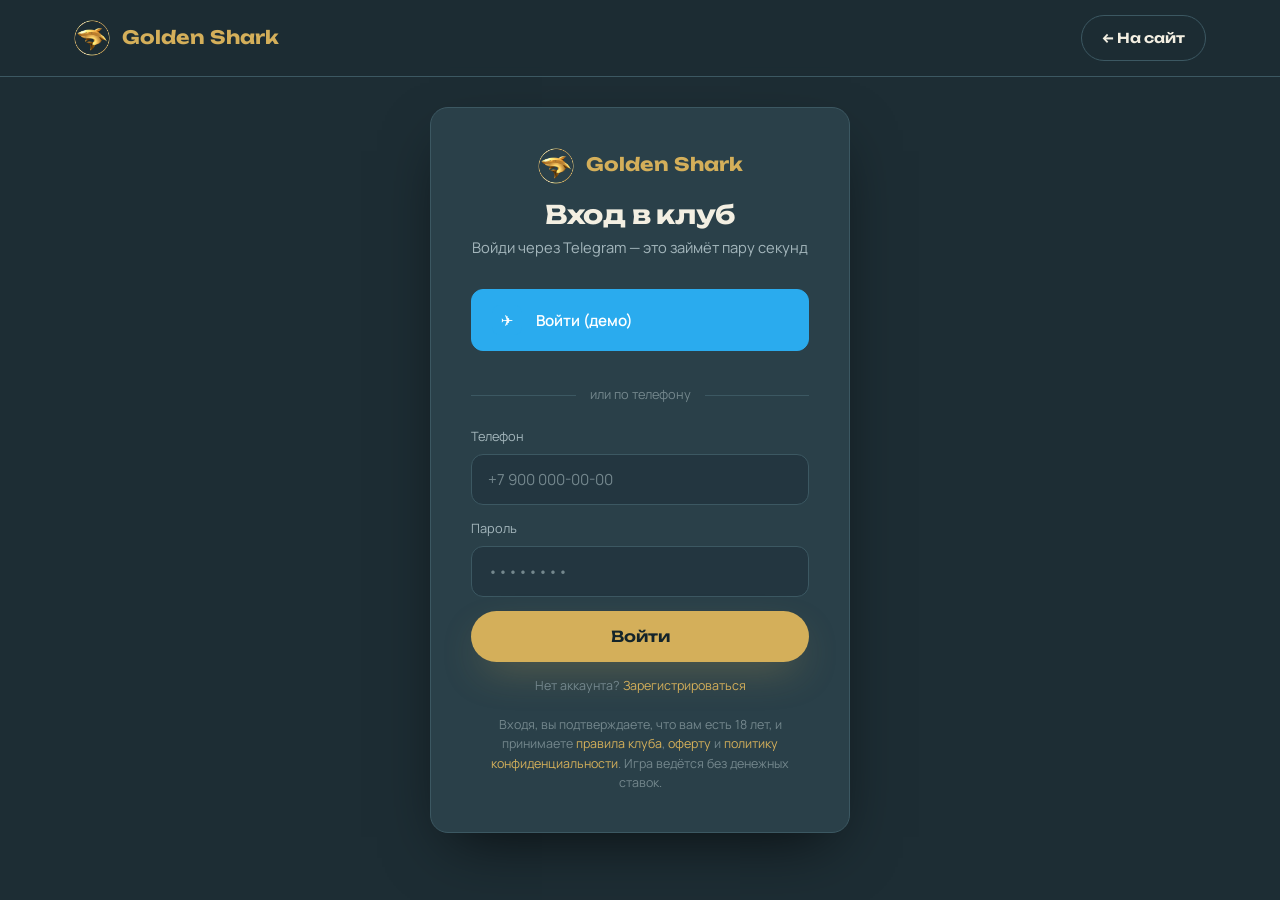
==== commit 2c000942: "Правки заказчика: слоган, серый CTA, взнос 1000, контакты, акула меньше - Герой: «Акулы не блефуют.»" ====
--- a/account.html
+++ b/account.html
@@ -9,7 +9,7 @@
   <link rel="preconnect" href="https://fonts.googleapis.com" />
   <link rel="preconnect" href="https://fonts.gstatic.com" crossorigin />
   <link href="https://fonts.googleapis.com/css2?family=Manrope:wght@400;500;600;700&family=Unbounded:wght@500;600;700;800&display=swap" rel="stylesheet" />
-  <link rel="stylesheet" href="assets/css/style.css?v=1" />
+  <link rel="stylesheet" href="assets/css/style.css?v=4" />
 </head>
 <body>
 
--- a/assets/css/style.css
+++ b/assets/css/style.css
@@ -92,7 +92,7 @@
 }
 .nav { display: flex; align-items: center; justify-content: space-between; height: 76px; }
 .logo { display: flex; align-items: center; gap: 12px; font-family: var(--font-head); font-weight: 700; font-size: 1.15rem; }
-.logo-mark { width: 42px; height: 42px; border-radius: 50%; display: block; }
+.logo-mark { width: 36px; height: 36px; border-radius: 50%; display: block; }
 .logo-mark.txt {
   border-radius: 11px; background: var(--accent); color: #14242a;
   display: grid; place-items: center; font-size: 1.4rem; font-weight: 800;
@@ -218,7 +218,7 @@
 
 /* ---------- CTA banner ---------- */
 .cta-banner {
-  background: linear-gradient(120deg, var(--accent-deep), #054d2d);
+  background: linear-gradient(120deg, #6a6d72, #53565A);
   border-radius: var(--radius); padding: 60px; text-align: center; position: relative; overflow: hidden;
 }
 .cta-banner::before { content: "♠♥♦♣"; position: absolute; font-size: 9rem; opacity: .07; top: -20px; right: 30px; letter-spacing: 20px; }
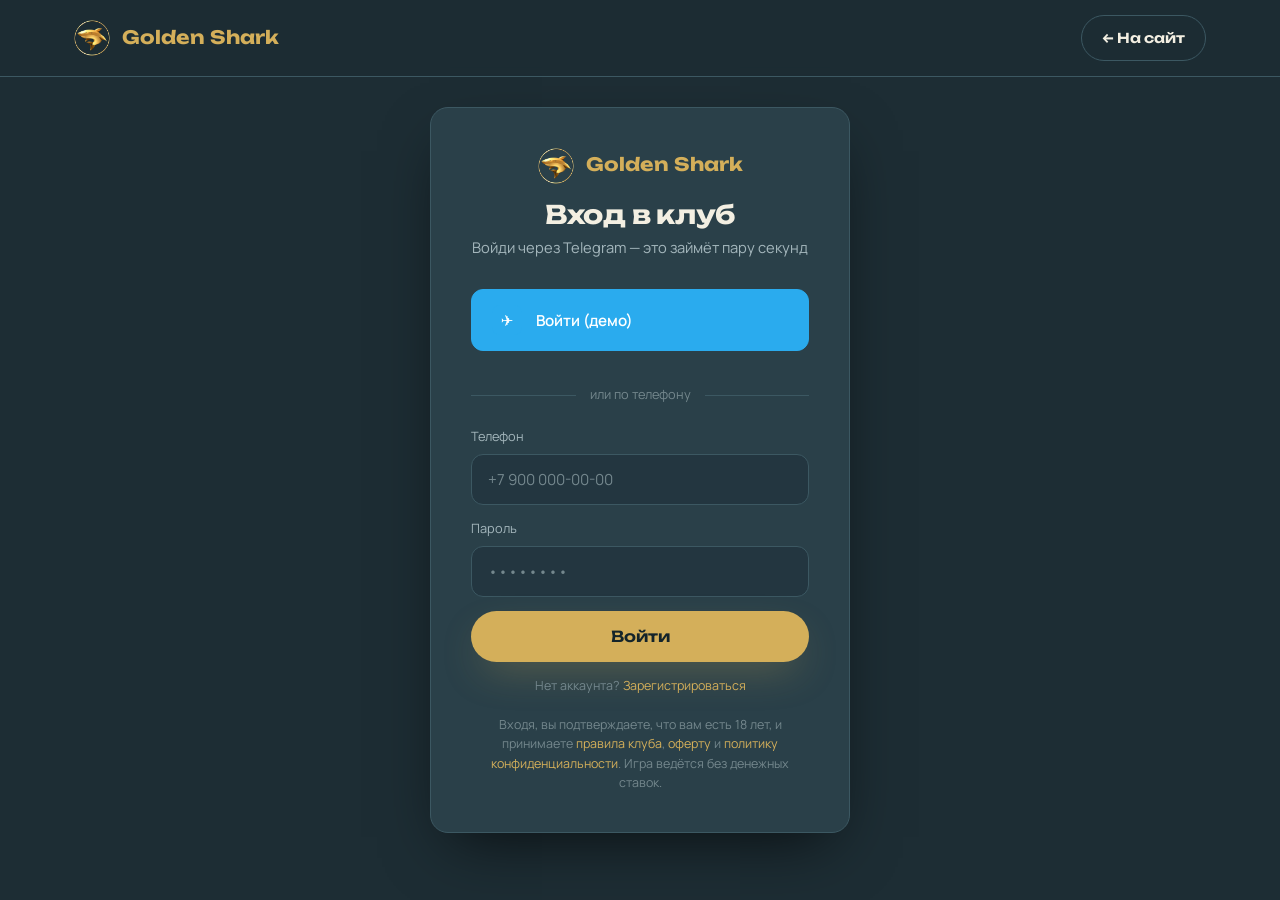
==== commit fad2247c: "Демо-взносы 1000 ₽; убран блок телефона из контактов Co-Authored-By: Claude Opus 4.8 <noreply@anthro" ====
--- a/account.html
+++ b/account.html
@@ -100,6 +100,6 @@
   <!-- ===== Дашборд (заполняется из account.js) ===== -->
   <main class="dash active" id="view-dash" hidden></main>
 
-  <script src="assets/js/account.js?v=1"></script>
+  <script src="assets/js/account.js?v=2"></script>
 </body>
 </html>
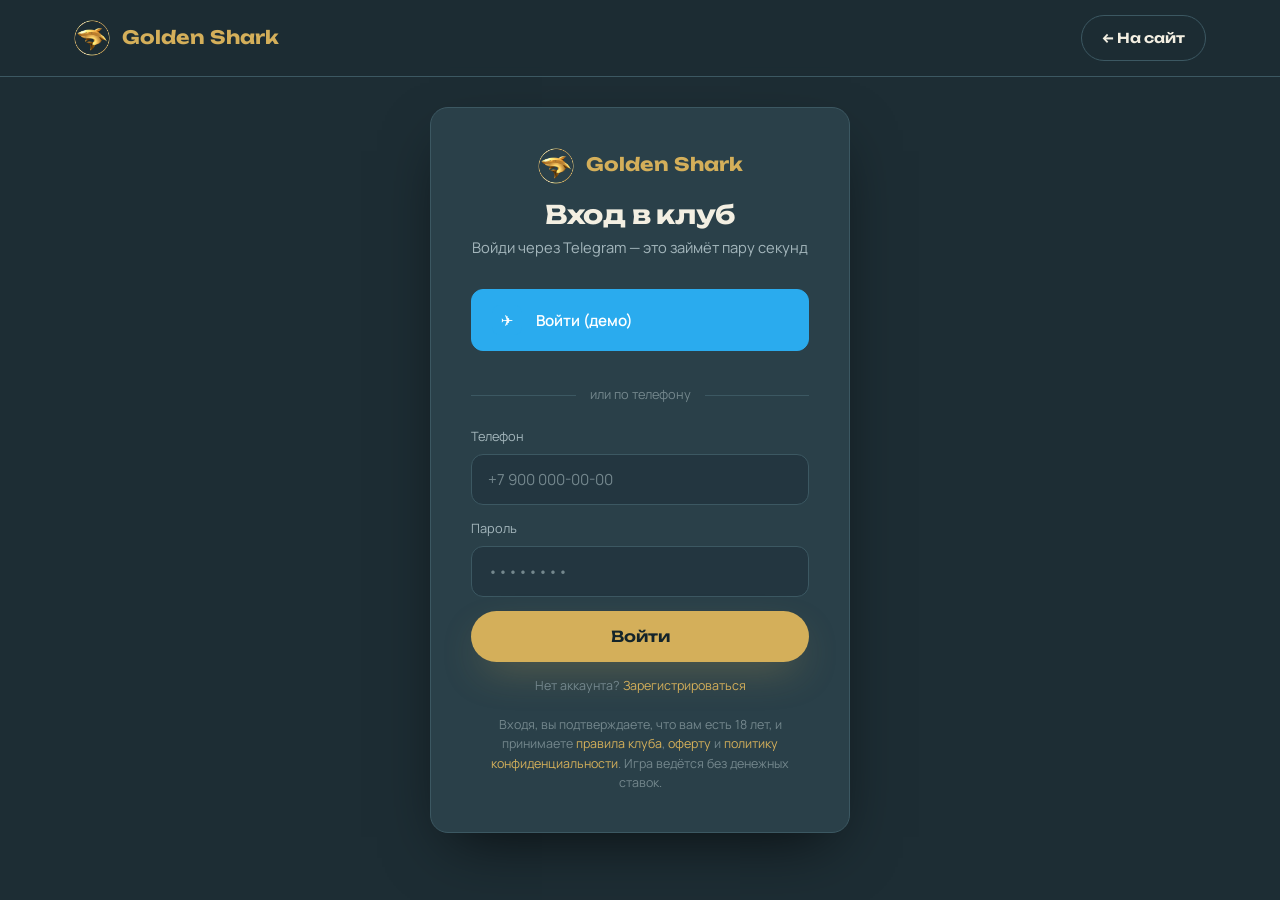
==== commit b0fed56d: "Кликабельные ссылки на Telegram (t.me/goldensharkpoker): контакты, кнопка канала, иконка в футере Co" ====
--- a/account.html
+++ b/account.html
@@ -9,7 +9,7 @@
   <link rel="preconnect" href="https://fonts.googleapis.com" />
   <link rel="preconnect" href="https://fonts.gstatic.com" crossorigin />
   <link href="https://fonts.googleapis.com/css2?family=Manrope:wght@400;500;600;700&family=Unbounded:wght@500;600;700;800&display=swap" rel="stylesheet" />
-  <link rel="stylesheet" href="assets/css/style.css?v=4" />
+  <link rel="stylesheet" href="assets/css/style.css?v=5" />
 </head>
 <body>
 
--- a/assets/css/style.css
+++ b/assets/css/style.css
@@ -233,6 +233,8 @@
 .contact-item .ci { width: 44px; height: 44px; border-radius: 11px; background: var(--accent-soft); color: var(--accent); display: grid; place-items: center; font-size: 1.2rem; flex: 0 0 auto; }
 .contact-item .lbl { font-size: .78rem; color: var(--muted); text-transform: uppercase; letter-spacing: .08em; }
 .contact-item .val { font-weight: 600; font-size: 1.02rem; }
+.contact-item .val a { color: var(--accent); transition: opacity .2s; }
+.contact-item .val a:hover { opacity: .8; }
 .map-box { border-radius: var(--radius); overflow: hidden; border: 1px solid var(--line); min-height: 360px; background: var(--surface); display: grid; place-items: center; position: relative; }
 .map-box iframe { width: 100%; height: 100%; min-height: 360px; border: 0; filter: grayscale(.3) invert(.92) hue-rotate(180deg); }
 
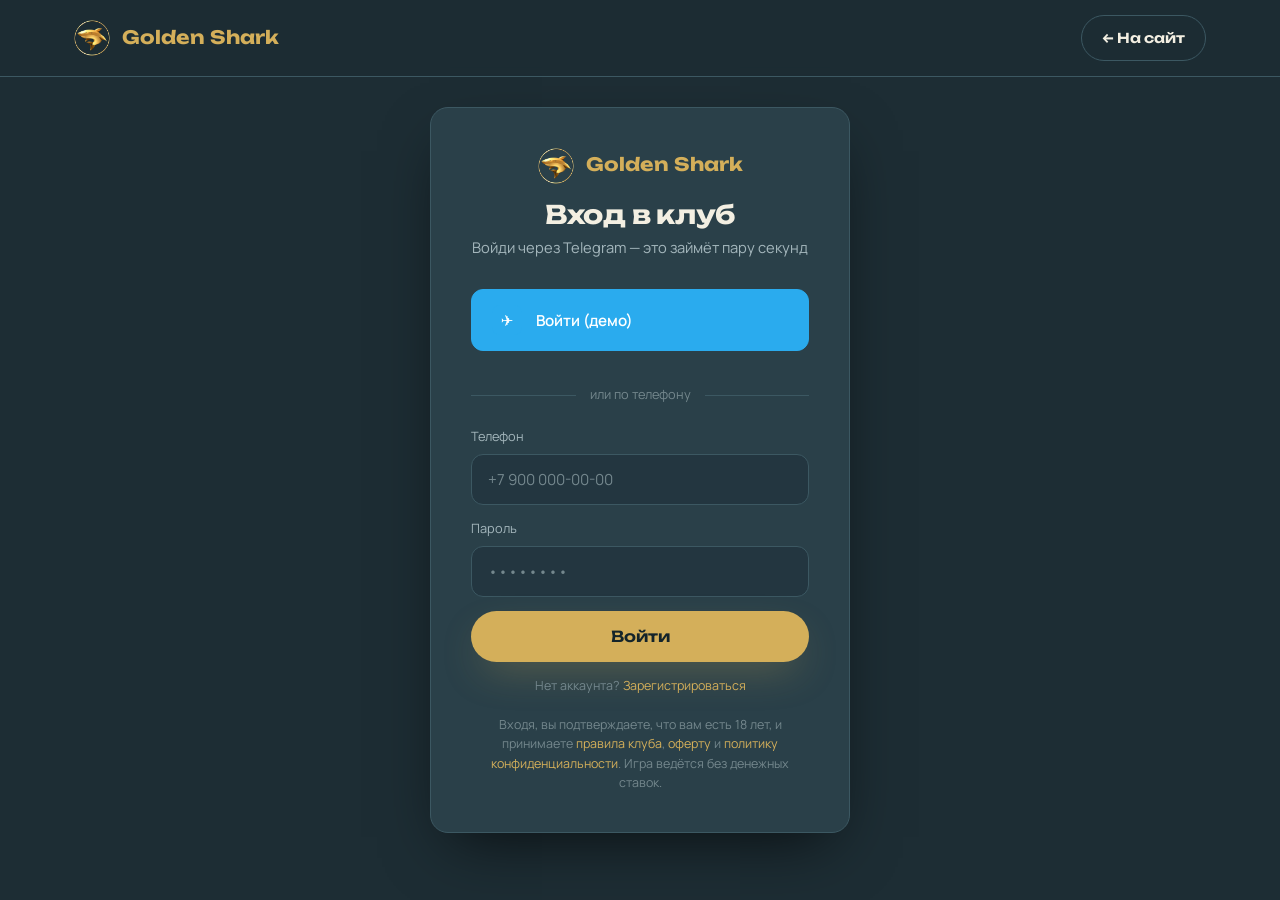
==== commit 8a12cf18: "Модуль «Тексты сайта» в админке (api/content.php + data-edit + UI), страница-инструкция help.html, а" ====
--- a/account.html
+++ b/account.html
@@ -9,7 +9,7 @@
   <link rel="preconnect" href="https://fonts.googleapis.com" />
   <link rel="preconnect" href="https://fonts.gstatic.com" crossorigin />
   <link href="https://fonts.googleapis.com/css2?family=Manrope:wght@400;500;600;700&family=Unbounded:wght@500;600;700;800&display=swap" rel="stylesheet" />
-  <link rel="stylesheet" href="assets/css/style.css?v=5" />
+  <link rel="stylesheet" href="assets/css/style.css?v=6" />
 </head>
 <body>
 
@@ -100,6 +100,6 @@
   <!-- ===== Дашборд (заполняется из account.js) ===== -->
   <main class="dash active" id="view-dash" hidden></main>
 
-  <script src="assets/js/account.js?v=2"></script>
+  <script src="assets/js/account.js?v=3"></script>
 </body>
 </html>
--- a/assets/css/style.css
+++ b/assets/css/style.css
@@ -174,6 +174,13 @@
 .tcard .date { padding-right: 56px; } /* не залезать под ribbon */
 /* авто-сетка карточек: адаптируется к числу и ширине, на мобиле — 1 колонка */
 .cards-auto { display: grid; grid-template-columns: repeat(auto-fit, minmax(270px, 1fr)); gap: 22px; }
+.fmt-grid { display: grid; grid-template-columns: repeat(4, 1fr); gap: 22px; }
+.fmt-card { background: var(--surface); border: 1px solid var(--line); border-radius: var(--radius); padding: 28px 24px; transition: .25s; }
+.fmt-card:hover { border-color: var(--accent); transform: translateY(-4px); }
+.fmt-card .ic { width: 48px; height: 48px; border-radius: 12px; background: var(--accent-soft); color: var(--accent); display: grid; place-items: center; font-size: 1.4rem; margin-bottom: 16px; }
+.fmt-card h3 { font-family: var(--font-head); font-size: 1.15rem; margin-bottom: 8px; }
+.fmt-card .tag { display: inline-block; font-size: .72rem; font-weight: 600; letter-spacing: .04em; color: var(--accent); background: var(--accent-soft); border-radius: 999px; padding: 3px 10px; margin-bottom: 12px; }
+.fmt-card p { color: var(--muted); font-size: .9rem; }
 
 /* ---------- Formats ---------- */
 .fmt-grid { display: grid; grid-template-columns: repeat(3, 1fr); gap: 22px; }
